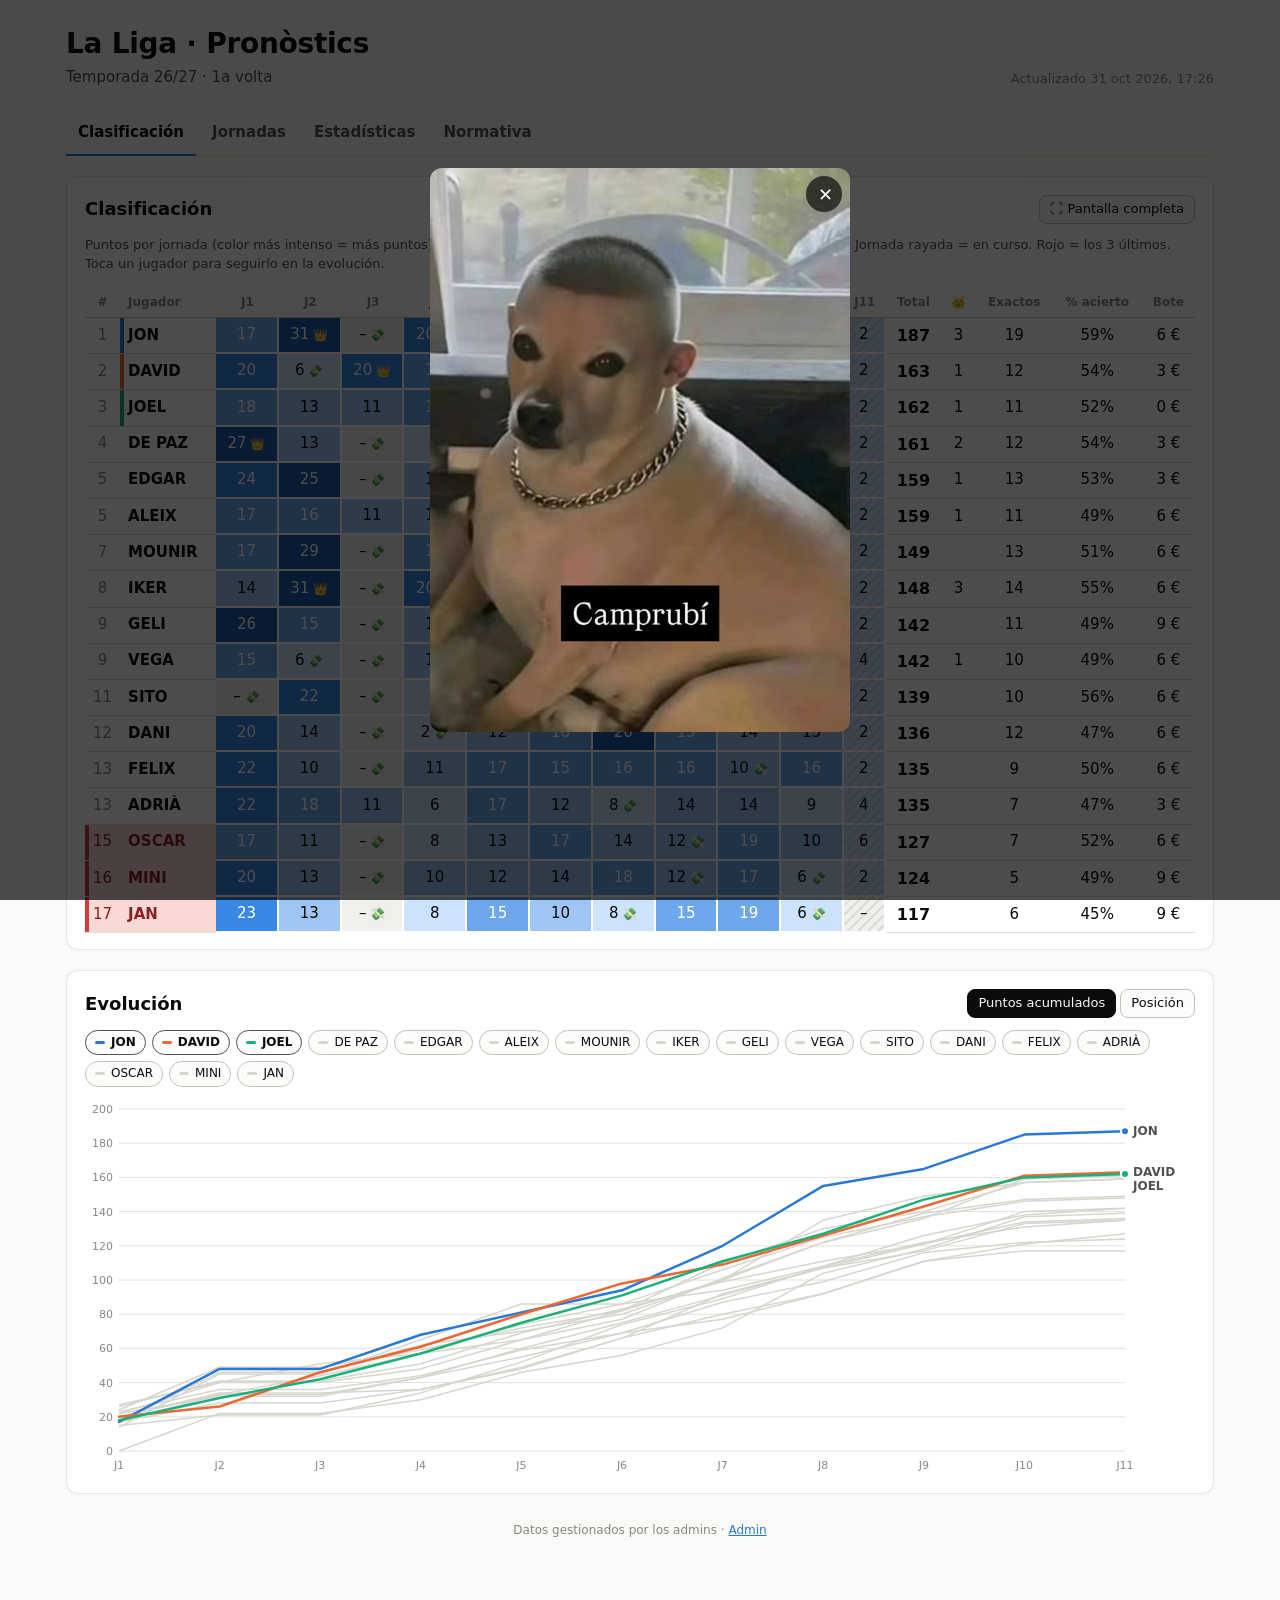
==== index.html @ 9b3c3166 "Pop-up de bienvenida con imagen Co-Authored-By: Claude Opus 5.5 <noreply@anthropic.com> Claude-Sessi" ====
<!doctype html>
<html lang="es">
<head>
<meta charset="utf-8">
<meta name="viewport" content="width=device-width, initial-scale=1">
<title>La Liga Pronòstics</title>
<link rel="icon" href="data:image/svg+xml,<svg xmlns='http://www.w3.org/2000/svg' viewBox='0 0 100 100'><text y='.9em' font-size='90'>⚽</text></svg>">
<link rel="stylesheet" href="css/style.css?v=4">
</head>
<body>
<div class="wrap">
  <header class="top">
    <div>
      <h1>La Liga · Pronòstics</h1>
      <div class="sub" id="season">—</div>
    </div>
    <div class="meta" id="updated">Cargando…</div>
  </header>

  <nav class="tabs" role="tablist" aria-label="Secciones">
    <a role="tab" href="#clasificacion" data-tab="clasificacion">Clasificación</a>
    <a role="tab" href="#jornadas" data-tab="jornadas">Jornadas</a>
    <a role="tab" href="#estadisticas" data-tab="estadisticas">Estadísticas</a>
    <a role="tab" href="#normativa" data-tab="normativa">Normativa</a>
  </nav>

  <div class="tabpanel" data-panel="clasificacion">
  <section class="card fs-able" id="clasif">
    <div class="row-head">
      <h2>Clasificación</h2>
      <button class="fs-btn" type="button" aria-pressed="false" title="Pantalla completa">⛶ Pantalla completa</button>
    </div>
    <p class="hint">Puntos por jornada (color más intenso = más puntos). 👑 = ganó la jornada. 💸 = último de la jornada (+3 € al bote). Jornada rayada = en curso. Rojo = los 3 últimos. Toca un jugador para seguirlo en la evolución.</p>
    <div class="scroll-x"><table id="tabla"></table></div>
  </section>

  <section class="card" id="evolucion">
    <div class="row-head">
      <h2>Evolución</h2>
      <div class="seg" id="evoMode">
        <button aria-pressed="true" data-m="pts">Puntos acumulados</button>
        <button aria-pressed="false" data-m="pos">Posición</button>
      </div>
    </div>
    <div class="chips" id="evoChips"></div>
    <div class="chart" id="evoChart"></div>
  </section>
  </div>

  <div class="tabpanel" data-panel="jornadas" hidden>
  <div class="notice" id="pending" hidden></div>
  <section class="card fs-able" id="jornada">
    <div class="row-head">
      <h2 id="jTitle">Jornada</h2>
      <button class="fs-btn" type="button" aria-pressed="false" title="Pantalla completa">⛶ Pantalla completa</button>
    </div>
    <div class="seg jsel" id="jSel"></div>
    <div class="scroll-x"><table class="jgrid" id="jTable"></table></div>
    <div class="legend">
      <span><span class="sw" style="background:var(--exact)"></span>Resultado exacto · 5 pts</span>
      <span><span class="sw" style="background:var(--sign)"></span>Signo (1X2) · 2 pts</span>
      <span><span class="sw" style="background:var(--miss)"></span>Sin acierto · 0 pts</span>
      <span><b style="border:2px solid currentColor;border-radius:3px;padding:0 4px">2 - 1<sup>×2</sup></b> Comodín: puntos dobles</span>
    </div>
  </section>
  </div>

  <div class="tabpanel" data-panel="estadisticas" hidden>
  <div class="tiles" id="tiles"></div>

  <div class="two">
    <section class="card">
      <h2>Tipo de acierto</h2>
      <p class="hint">Reparto de los partidos ya jugados de cada uno. Ordenado por % de acierto (exacto + signo).</p>
      <div id="stack"></div>
      <div class="legend">
        <span><span class="sw" style="background:var(--exact)"></span>Exacto</span>
        <span><span class="sw" style="background:var(--sign)"></span>Signo</span>
        <span><span class="sw" style="background:var(--miss)"></span>Fallo</span>
      </div>
    </section>
    <section class="card">
      <h2>Rendimiento del comodín</h2>
      <p class="hint">Puntos sumados con el comodín (ya doblados) y comodines que dieron puntos.</p>
      <div id="comodin"></div>
    </section>
  </div>

  <section class="card">
    <h2>Curiosidades</h2>
    <p class="hint">Datos de todos los partidos jugados de la temporada.</p>
    <div class="facts" id="facts"></div>
  </section>
  </div>

  <div class="tabpanel" data-panel="normativa" hidden>
  <div class="prizes">
    <section class="card prize-box">
      <h2>🏆 Premis finals</h2>
      <ol class="podium">
        <li><span class="medal">🥇</span><span class="who">1r classificat</span><b>80 €</b></li>
        <li><span class="medal">🥈</span><span class="who">2n classificat</span><b>50 €</b></li>
        <li><span class="medal">🥉</span><span class="who">3r classificat</span><b>20 €</b></li>
      </ol>
      <h3>Mini-premis</h3>
      <ul class="plain">
        <li>Qui guanyi més jornades durant tota la lliga: <b>10 €</b></li>
        <li>La millor puntuació en una sola jornada: <b>10 €</b></li>
      </ul>
    </section>
    <section class="card prize-box penalty">
      <h2>💸 Càstigs finals</h2>
      <ol class="podium">
        <li><span class="medal">17è</span><span class="who">Últim classificat</span><b>20 €</b></li>
        <li><span class="medal">16è</span><span class="who">Penúltim classificat</span><b>15 €</b></li>
        <li><span class="medal">15è</span><span class="who">Antepenúltim classificat</span><b>10 €</b></li>
      </ol>
      <h3>Càstig per jornada</h3>
      <ul class="plain">
        <li>L'últim de cada jornada paga <b>3 €</b> al bote.</li>
      </ul>
    </section>
  </div>

  <section class="card rules">
    <h2>Bases legals · Quiniela “La Liga”</h2>

    <h3>1. De què va el joc?</h3>
    <p>Aquest és un joc entre amics, fet per passar-ho bé i donar una mica més d'emoció a LaLiga. No té cap relació amb LaLiga, la RFEF ni cap organització oficial.</p>
    <p>L'objectiu és molt senzill: endevinar els resultats dels partits de LaLiga durant les 19 jornades i sumar el màxim de punts possible.</p>

    <h3>2. Participants</h3>
    <ul>
      <li>Som <b>17 jugadors</b>.</li>
      <li>Tothom participa de manera voluntària.</li>
      <li>Per entrar al joc, cada jugador ha de pagar 10 € a l'inici a David Maestre (organitzador).</li>
      <li>El fet de participar implica acceptar totes aquestes normes.</li>
    </ul>

    <h3>3. Durada</h3>
    <ul>
      <li>Hi ha 19 jornades en total.</li>
    </ul>

    <h3>4. Com funciona el joc</h3>
    <h4>4.1 Pronòstics</h4>
    <ul>
      <li>Cada jugador ha de penjar els seus pronòstics abans que comenci el primer partit de la jornada (exemple: si un partit comença a les 21:00, l'últim moment per publicar resultats és a les 20:59!).</li>
      <li>Els pronòstics s'han de publicar al grup de WhatsApp “La Liga”.</li>
      <li>No es poden editar els missatges amb pronòstics.</li>
      <li>Els pronòstics fora de temps o modificats no puntuaran.</li>
    </ul>
    <h4>4.2 Puntuació</h4>
    <p>Per cada partit:</p>
    <div class="score-rules">
      <span class="pill exact">5 punts · resultat exacte</span>
      <span class="pill sign">2 punts · guanyador o empat</span>
      <span class="pill miss">0 punts · cap encert</span>
    </div>
    <h4>4.3 Comodí</h4>
    <ul>
      <li>Cada jornada, cada jugador pot fer servir 1 COMODÍ.</li>
      <li>El comodí serveix per doblar els punts d'un partit concret.</li>
      <li>S'ha d'indicar clarament quin partit porta comodí.</li>
      <li>Només es pot utilitzar un comodí per jornada.</li>
    </ul>

    <h3>5. Classificacions</h3>
    <ul>
      <li>Hi ha una classificació general amb la suma de totes les jornades.</li>
      <li>També es tindrà en compte la classificació de cada jornada.</li>
      <li>Tot (resultats i classificació) estarà sempre actualitzat en aquesta web i a l'Excel, accessibles des de la descripció del grup de WhatsApp.</li>
    </ul>

    <h3>6. Premis</h3>
    <h4>6.1 Premis finals</h4>
    <p>Al final de les 19 jornades: 1r classificat <b>80 €</b> · 2n classificat <b>50 €</b> · 3r classificat <b>20 €</b>.</p>
    <h4>6.2 Mini-premis</h4>
    <ul>
      <li>El jugador que guanyi més jornades durant tota la lliga: 10 €.</li>
      <li>El jugador amb la millor puntuació en una jornada: 10 €.</li>
    </ul>

    <h3>7. Càstigs</h3>
    <h4>7.1 Càstigs finals</h4>
    <p>Els tres últims de la classificació general hauran de pagar: 17è classificat <b>20 €</b> · 16è classificat <b>15 €</b> · 15è classificat <b>10 €</b>.</p>
    <h4>7.2 Càstig per jornada</h4>
    <ul><li>El jugador que quedi últim en una jornada pagarà 3 €.</li></ul>

    <h3>8. Bote</h3>
    <ul>
      <li>Tots els diners de càstigs es guardaran en un bote comú.</li>
      <li>Aquest bote servirà per fer un dinar de final de temporada amb tots els participants.</li>
    </ul>

    <h3>9. Bon rotllo i transparència</h3>
    <ul>
      <li>Els resultats i classificacions es publicaran de manera clara i transparent.</li>
      <li>Qualsevol dubte o problema es comentarà pel grup i es resoldrà amb sentit comú i bon rotllo.</li>
    </ul>

    <h3>10. Acceptació de les normes</h3>
    <p>Si participes al joc, s'entén que acceptes totes aquestes normes. Qualsevol situació no prevista es decidirà entre tots o pel criteri de l'organització.</p>
  </section>
  </div>

  <footer>Datos gestionados por los admins · <a href="admin.html">Admin</a></footer>
</div>
<div class="popup" id="popup" role="dialog" aria-modal="true" aria-label="Aviso">
  <div class="popup-box">
    <button class="popup-x" type="button" aria-label="Cerrar">✕</button>
    <img src="img/popup.jpg?v=1" alt="Camprubí" width="596" height="800">
  </div>
</div>
<script>
(function () {
  const p = document.getElementById("popup");
  const close = () => { p.hidden = true; document.body.classList.remove("has-popup"); };
  document.body.classList.add("has-popup");
  p.addEventListener("click", (e) => { if (e.target === p || e.target.closest(".popup-x")) close(); });
  document.addEventListener("keydown", (e) => { if (e.key === "Escape" && !p.hidden) close(); });
})();
</script>
<script src="js/core.js?v=2"></script>
<script src="js/dashboard.js?v=3"></script>
</body>
</html>
---- css/style.css ----
:root {
  color-scheme: light;
  --page: #f9f9f7;
  --surface: #fcfcfb;
  --panel: #ffffff;
  --ink: #0b0b0b;
  --ink-2: #52514e;
  --muted: #898781;
  --grid: #e1e0d9;
  --axis: #c3c2b7;
  --ring: rgba(11, 11, 11, 0.10);
  --accent: #2a78d6;
  --s1: #2a78d6; --s2: #eb6834; --s3: #1baf7a; --s4: #6250d6;
  --line-off: #d6d5ce;
  /* resultado de cada pronóstico */
  --exact: #0ca30c; --exact-bg: #d6f2d4; --exact-ink: #0a5a0a;
  --sign: #fab219; --sign-bg: #fdeec4; --sign-ink: #6b4a00;
  --miss: #d03b3b; --miss-bg: #f8d9d6; --miss-ink: #8a1f1f;
  --pending-bg: #efeeea;
  --heat-0: #f0efec; --heat-1: #cde2fb; --heat-2: #9ec5f4; --heat-3: #6da7ec; --heat-4: #3987e5; --heat-5: #1c5cab;
  --heat-ink-dark: #ffffff;
  --font: system-ui, -apple-system, "Segoe UI", Roboto, sans-serif;
}
@media (prefers-color-scheme: dark) {
  :root:not([data-theme="light"]) {
    color-scheme: dark;
    --page: #0d0d0d; --surface: #1a1a19; --panel: #1a1a19;
    --ink: #f0efec; --ink-2: #c3c2b7; --muted: #898781;
    --grid: #2c2c2a; --axis: #383835; --ring: rgba(255, 255, 255, 0.10);
    --accent: #3987e5;
    --s1: #3987e5; --s2: #d95926; --s3: #199e70; --s4: #9085e9;
    --line-off: #3a3a37;
    --exact-bg: #133d13; --exact-ink: #9be39b;
    --sign-bg: #45360f; --sign-ink: #f7d27a;
    --miss-bg: #4a1c1c; --miss-ink: #f2a3a3;
    --pending-bg: #262624;
    --heat-0: #262624; --heat-1: #13294a; --heat-2: #173f72; --heat-3: #1c5cab; --heat-4: #2a78d6; --heat-5: #5598e7;
  }
}
:root[data-theme="dark"] {
  color-scheme: dark;
  --page: #0d0d0d; --surface: #1a1a19; --panel: #1a1a19;
  --ink: #f0efec; --ink-2: #c3c2b7; --muted: #898781;
  --grid: #2c2c2a; --axis: #383835; --ring: rgba(255, 255, 255, 0.10);
  --accent: #3987e5;
  --s1: #3987e5; --s2: #d95926; --s3: #199e70; --s4: #9085e9;
  --line-off: #3a3a37;
  --exact-bg: #133d13; --exact-ink: #9be39b;
  --sign-bg: #45360f; --sign-ink: #f7d27a;
  --miss-bg: #4a1c1c; --miss-ink: #f2a3a3;
  --pending-bg: #262624;
  --heat-0: #262624; --heat-1: #13294a; --heat-2: #173f72; --heat-3: #1c5cab; --heat-4: #2a78d6; --heat-5: #5598e7;
}

* { box-sizing: border-box; }
html, body { margin: 0; }
body { background: var(--page); color: var(--ink); font: 15px/1.45 var(--font); -webkit-font-smoothing: antialiased; }
.wrap { max-width: 1180px; margin: 0 auto; padding: 24px 16px 64px; }
a { color: var(--accent); }

header.top { display: flex; flex-wrap: wrap; align-items: flex-end; justify-content: space-between; gap: 8px 24px; margin-bottom: 24px; }
header.top h1 { margin: 0; font-size: 28px; letter-spacing: -0.01em; }
header.top .sub { color: var(--ink-2); margin-top: 2px; }
header.top .meta { color: var(--muted); font-size: 13px; }

.tiles { display: grid; grid-template-columns: repeat(auto-fit, minmax(190px, 1fr)); gap: 12px; margin-bottom: 20px; }
.tile { background: var(--panel); border: 1px solid var(--ring); border-radius: 12px; padding: 14px 16px; }
.tile .k { color: var(--ink-2); font-size: 13px; }
.tile .v { font-size: 28px; font-weight: 650; margin-top: 2px; line-height: 1.15; }
.tile .d { color: var(--muted); font-size: 13px; margin-top: 2px; }

section.card { background: var(--panel); border: 1px solid var(--ring); border-radius: 12px; padding: 18px 18px 16px; margin-bottom: 20px; }
section.card > h2 { margin: 0 0 4px; font-size: 18px; }
section.card > .hint { color: var(--ink-2); font-size: 13px; margin: 0 0 14px; }
.row-head { display: flex; flex-wrap: wrap; align-items: center; justify-content: space-between; gap: 8px 16px; margin-bottom: 12px; }
.row-head h2 { margin: 0; font-size: 18px; }

.scroll-x { overflow-x: auto; -webkit-overflow-scrolling: touch; }
table { border-collapse: separate; border-spacing: 0; width: 100%; font-variant-numeric: tabular-nums; }
th, td { padding: 6px 8px; text-align: center; white-space: nowrap; }
th { color: var(--muted); font-weight: 600; font-size: 12px; border-bottom: 1px solid var(--axis); }
td { border-bottom: 1px solid var(--grid); }
.left { text-align: left; }
td.name { text-align: left; font-weight: 600; position: sticky; left: 0; background: var(--panel); z-index: 1; }
th.name { position: sticky; left: 0; background: var(--panel); z-index: 2; text-align: left; }
td.total { font-weight: 700; font-size: 16px; }
td.pos { color: var(--muted); width: 32px; }
tr.clickable { cursor: pointer; }
tr.clickable:hover td:not(.heat) { background: color-mix(in srgb, var(--accent) 7%, var(--panel)); }
tr.sel td.name { box-shadow: inset 4px 0 0 var(--selc, var(--accent)); }

td.heat { min-width: 36px; border-radius: 0; border-bottom: 2px solid var(--panel); border-right: 2px solid var(--panel); }
td.heat.h0 { background: var(--heat-0); }
td.heat.h1 { background: var(--heat-1); }
td.heat.h2 { background: var(--heat-2); }
td.heat.h3 { background: var(--heat-3); color: var(--heat-ink-dark); }
td.heat.h4 { background: var(--heat-4); color: var(--heat-ink-dark); }
td.heat.h5 { background: var(--heat-5); color: var(--heat-ink-dark); }
td.heat.live { background-image: repeating-linear-gradient(135deg, transparent 0 5px, rgba(127,127,127,.18) 5px 7px); }
.badge { display: inline-block; font-size: 11px; font-weight: 600; padding: 1px 6px; border-radius: 999px; background: var(--pending-bg); color: var(--ink-2); vertical-align: middle; }
.crown { font-size: 12px; }
.badge.st-aplazado, .badge.st-suspendido { background: var(--sign-bg); color: var(--sign-ink); }
.badge.st-pendiente { background: var(--pending-bg); color: var(--ink-2); }
.muted { color: var(--muted); }
.notice { background: var(--panel); border: 1px solid var(--ring); border-left: 4px solid var(--sign); border-radius: 12px;
  padding: 12px 16px; margin-bottom: 20px; font-size: 14px; }
.notice ul { margin: 8px 0 0; padding: 0; list-style: none; display: grid; gap: 6px; }

select, input, button { font: inherit; color: inherit; }
select, input[type=text], input[type=password], input[type=number] {
  background: var(--surface); border: 1px solid var(--axis); border-radius: 8px; padding: 6px 10px;
}
button { background: var(--surface); border: 1px solid var(--axis); border-radius: 8px; padding: 6px 12px; cursor: pointer; }
button:hover { border-color: var(--ink-2); }
button.primary { background: var(--accent); border-color: var(--accent); color: #fff; font-weight: 600; }
button:disabled { opacity: .5; cursor: default; }
.seg { display: inline-flex; flex-wrap: wrap; gap: 4px; }
.seg button { padding: 4px 10px; font-size: 13px; }
.seg button[aria-pressed="true"] { background: var(--ink); color: var(--page); border-color: var(--ink); }

/* Jornada grid */
.jgrid td.cell { font-weight: 500; min-width: 54px; border-right: 2px solid var(--panel); border-bottom: 2px solid var(--panel); }
.jgrid td.exact { background: var(--exact-bg); color: var(--exact-ink); }
.jgrid td.sign { background: var(--sign-bg); color: var(--sign-ink); }
.jgrid td.miss { background: var(--miss-bg); color: var(--miss-ink); }
.jgrid td.pending { background: var(--pending-bg); color: var(--ink-2); }
.jgrid td.empty { color: var(--muted); }
.jgrid td.comodin { font-weight: 800; box-shadow: inset 0 0 0 2px currentColor; }
.jgrid td.comodin::after { content: "×2"; font-size: 10px; font-weight: 700; margin-left: 3px; vertical-align: super; }
.jgrid tr.result td { font-weight: 700; border-bottom: 1px solid var(--axis); }
.jgrid th.match { color: var(--ink); font-size: 12px; line-height: 1.2; }
.jgrid th.match small { display: block; color: var(--muted); font-weight: 500; }
.jgrid th.match small.when { font-size: 10px; margin-top: 2px; white-space: normal; max-width: 70px; margin-inline: auto; }
.legend { display: flex; flex-wrap: wrap; gap: 6px 16px; font-size: 13px; color: var(--ink-2); margin-top: 12px; }
.legend .sw { display: inline-block; width: 12px; height: 12px; border-radius: 3px; vertical-align: -1px; margin-right: 5px; }

/* Charts */
.chart { position: relative; width: 100%; }
.chart svg { display: block; width: 100%; height: auto; overflow: visible; }
.chart .gridline { stroke: var(--grid); stroke-width: 1; }
.chart .axis-text { fill: var(--muted); font-size: 11px; font-variant-numeric: tabular-nums; }
.chart .lbl { fill: var(--ink-2); font-size: 12px; font-weight: 600; }
.tip { position: absolute; pointer-events: none; background: var(--panel); border: 1px solid var(--ring); border-radius: 8px;
  box-shadow: 0 4px 16px rgba(0,0,0,.12); padding: 8px 10px; font-size: 12px; min-width: 140px; z-index: 5; display: none; }
.tip .t { font-weight: 700; margin-bottom: 4px; }
.tip .r { display: flex; justify-content: space-between; gap: 12px; font-variant-numeric: tabular-nums; }
.tip .r .sw { display: inline-block; width: 10px; height: 2px; vertical-align: middle; margin-right: 6px; }
.chips { display: flex; flex-wrap: wrap; gap: 6px; margin-bottom: 10px; }
.chip { font-size: 12px; padding: 3px 9px; border-radius: 999px; border: 1px solid var(--axis); background: var(--surface); cursor: pointer; }
.chip .sw { display: inline-block; width: 10px; height: 3px; border-radius: 2px; vertical-align: middle; margin-right: 6px; }
.chip.on { border-color: var(--ink-2); font-weight: 600; }

.two { display: grid; grid-template-columns: 1fr 1fr; gap: 20px; }
@media (max-width: 860px) { .two { grid-template-columns: 1fr; } }

.stackrow { display: grid; grid-template-columns: 74px 1fr 40px; align-items: center; gap: 8px; margin: 4px 0; font-size: 13px; }
.stackrow .n { font-weight: 600; overflow: hidden; text-overflow: ellipsis; white-space: nowrap; }
.stackrow .bar { display: flex; height: 18px; gap: 2px; }
.stackrow .bar span { display: block; height: 100%; min-width: 0; }
.stackrow .bar span:first-child { border-radius: 4px 0 0 4px; }
.stackrow .bar span:last-child { border-radius: 0 4px 4px 0; }
#comodin .stackrow { grid-template-columns: 74px 1fr 76px; }
.stackrow .v { text-align: right; color: var(--ink-2); font-variant-numeric: tabular-nums; }

.facts { display: grid; grid-template-columns: repeat(auto-fit, minmax(240px, 1fr)); gap: 12px; }
.fact { border: 1px solid var(--ring); border-radius: 10px; padding: 12px 14px; background: var(--surface); }
.fact .k { color: var(--ink-2); font-size: 12px; }
.fact .v { font-weight: 650; font-size: 17px; margin-top: 2px; }
.fact .d { color: var(--muted); font-size: 12px; margin-top: 2px; }

footer { color: var(--muted); font-size: 12px; text-align: center; margin-top: 28px; }
.err { color: var(--miss); }
.ok { color: var(--exact-ink); }

/* Pestañas */
.tabs { display: flex; gap: 4px; position: sticky; top: 0; z-index: 20; background: var(--page);
  box-shadow: inset 0 -1px 0 var(--grid); margin: -8px 0 20px; padding-top: 8px; overflow-x: auto; overflow-y: hidden; scrollbar-width: none; }
.tabs a { padding: 10px 12px; color: var(--ink-2); text-decoration: none; font-weight: 600; white-space: nowrap;
  border-bottom: 2px solid transparent; }
.tabs a:hover { color: var(--ink); }
.tabs a[aria-selected="true"] { color: var(--ink); border-bottom-color: var(--accent); }
.tabpanel[hidden] { display: none; }

/* Zona roja: los 3 últimos (mismo estilo de barra lateral que los destacados) */
tr.bottom td.pos, tr.bottom td.name { background: var(--miss-bg); color: var(--miss-ink); }
tr.bottom td.pos { box-shadow: inset 4px 0 0 var(--miss); }
tr.bottom.sel td.name { box-shadow: inset 4px 0 0 var(--selc, var(--accent)); }

/* Pantalla completa: la tabla entera reducida para caber en la pantalla (js: fit) */
.fs-btn { font-size: 13px; padding: 4px 10px; white-space: nowrap; }
.jsel { margin: -4px 0 12px; }
.fs-able.is-full { position: fixed; inset: 0; z-index: 100; margin: 0; border-radius: 0; border: 0; overflow: hidden;
  padding: max(10px, env(safe-area-inset-top)) max(10px, env(safe-area-inset-right)) max(10px, env(safe-area-inset-bottom)) max(10px, env(safe-area-inset-left)); }
.fs-able.is-full .row-head { margin-bottom: 6px; }
.fs-able.is-full .hint, .fs-able.is-full .legend { display: none; }
.fs-able.is-full .jsel { margin: 0 0 6px; }
.fs-able.is-full .scroll-x { overflow: visible; margin: 0 auto; }
.fs-able.is-full table { width: max-content; transform-origin: 0 0; }
.fs-able.is-full td.name, .fs-able.is-full th.name { position: static; }
body.has-full { overflow: hidden; }
body.has-full .tabs { visibility: hidden; }

/* Normativa y premios */
.prizes { display: grid; grid-template-columns: 1fr 1fr; gap: 20px; margin-bottom: 20px; }
.prizes > .card { margin-bottom: 0; }
@media (max-width: 760px) { .prizes { grid-template-columns: 1fr; } }
.prize-box h3, .rules h3 { font-size: 15px; margin: 18px 0 6px; }
.rules h4 { font-size: 14px; margin: 12px 0 4px; color: var(--ink-2); }
.rules p, .rules ul { margin: 0 0 8px; }
.rules ul, .prize-box ul.plain { padding-left: 20px; }
.rules li { margin: 3px 0; }
.podium { list-style: none; margin: 10px 0 0; padding: 0; }
.podium li { display: flex; align-items: center; gap: 12px; padding: 10px 12px; border-radius: 10px; margin-bottom: 6px;
  background: var(--exact-bg); color: var(--exact-ink); }
.penalty .podium li { background: var(--miss-bg); color: var(--miss-ink); }
.podium .medal { font-size: 20px; min-width: 34px; text-align: center; font-weight: 700; }
.penalty .podium .medal { font-size: 15px; }
.podium .who { flex: 1; font-weight: 600; }
.podium b { font-size: 20px; font-variant-numeric: tabular-nums; }
.score-rules { display: flex; flex-wrap: wrap; gap: 8px; margin: 4px 0 8px; }
.pill { padding: 4px 10px; border-radius: 999px; font-size: 13px; font-weight: 600; }
.pill.exact { background: var(--exact-bg); color: var(--exact-ink); }
.pill.sign { background: var(--sign-bg); color: var(--sign-ink); }
.pill.miss { background: var(--miss-bg); color: var(--miss-ink); }

/* Pop-up de bienvenida */
.popup { position: fixed; inset: 0; z-index: 200; display: flex; align-items: center; justify-content: center;
  background: rgba(0, 0, 0, 0.7); padding: 16px; }
.popup[hidden] { display: none; }
.popup-box { position: relative; max-width: min(420px, 100%); }
.popup-box img { display: block; width: 100%; height: auto; max-height: calc(100vh - 32px); object-fit: contain; border-radius: 12px; }
.popup-x { position: absolute; top: 8px; right: 8px; width: 36px; height: 36px; border-radius: 50%; border: 0;
  background: rgba(0, 0, 0, 0.65); color: #fff; font-size: 18px; cursor: pointer; }
body.has-popup { overflow: hidden; }
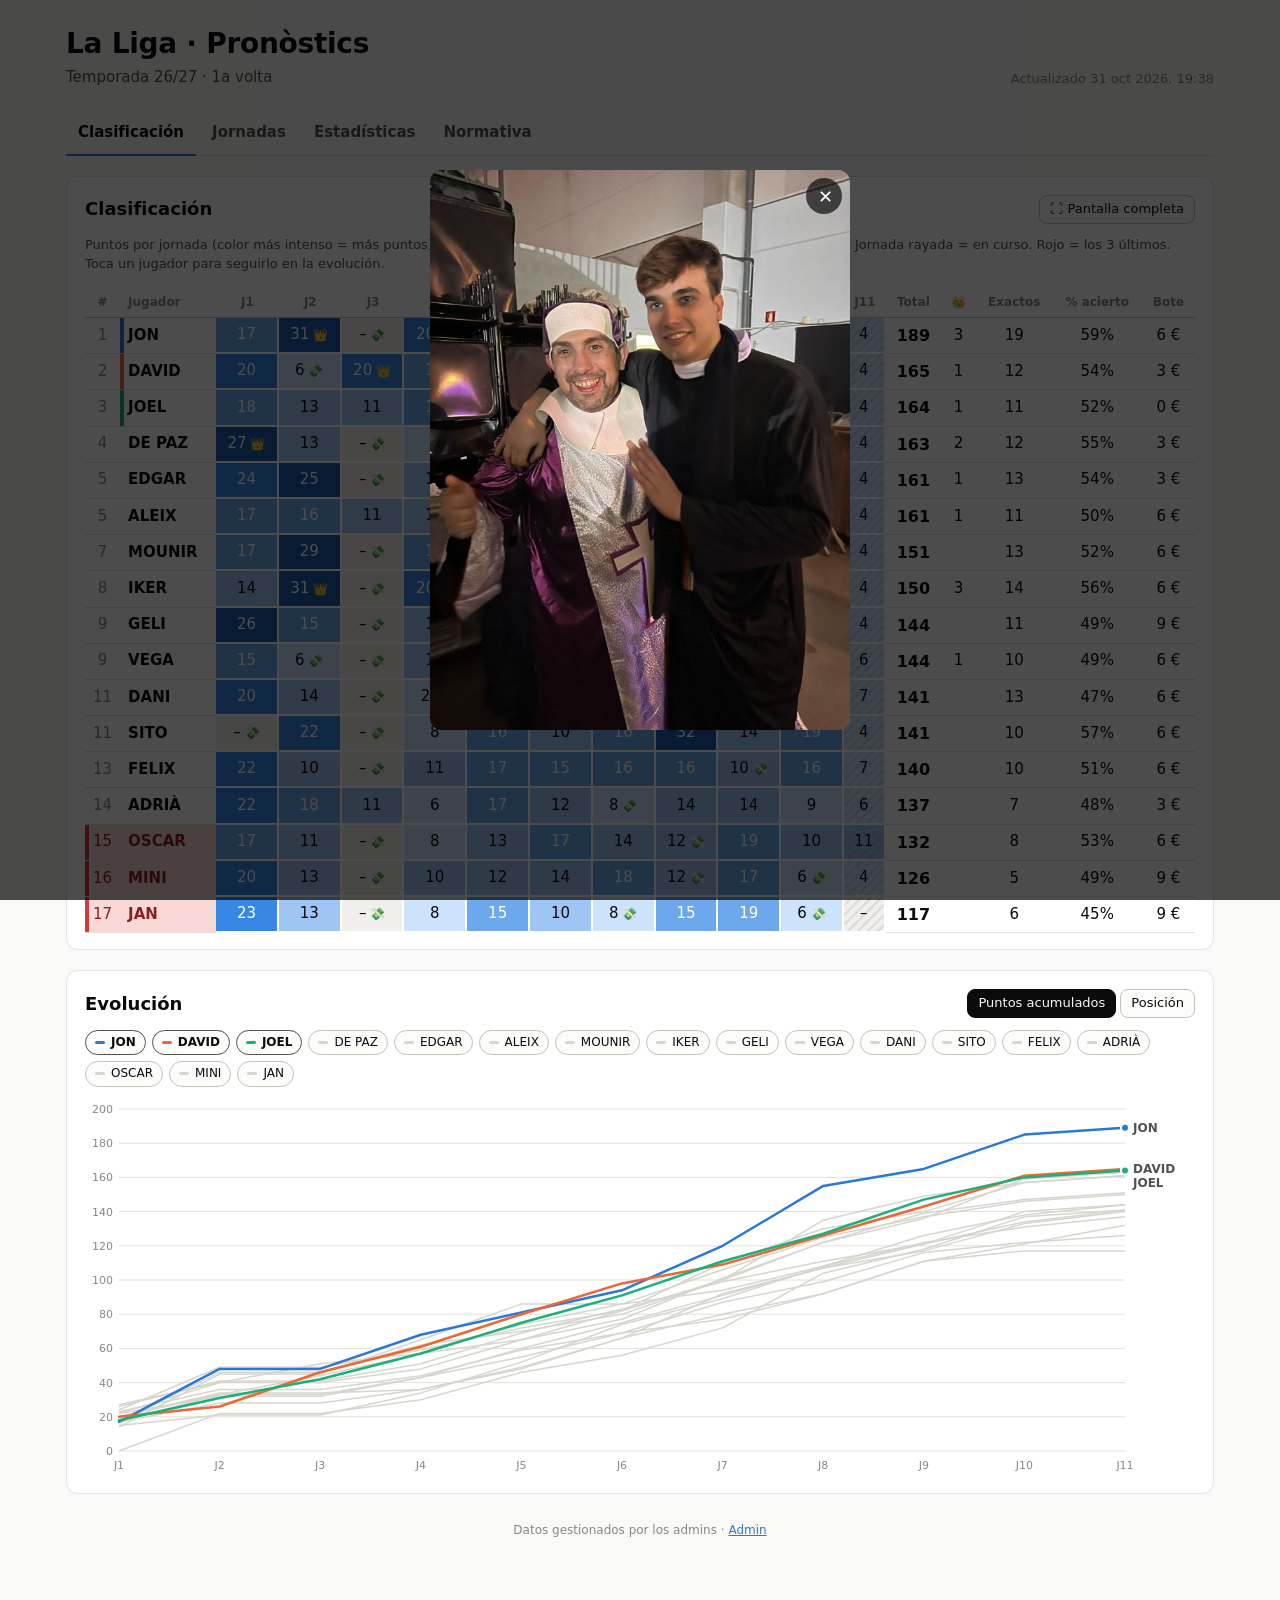
==== commit bfcc13ae: "Pop-up: imagen aleatoria entre 3 Co-Authored-By: Claude Opus 5.5 <noreply@anthropic.com> Claude-Sess" ====
--- a/index.html
+++ b/index.html
@@ -209,12 +209,14 @@
 <div class="popup" id="popup" role="dialog" aria-modal="true" aria-label="Aviso">
   <div class="popup-box">
     <button class="popup-x" type="button" aria-label="Cerrar">✕</button>
-    <img src="img/popup.jpg?v=1" alt="Camprubí" width="596" height="800">
+    <img id="popupImg" src="" alt="">
   </div>
 </div>
 <script>
 (function () {
   const p = document.getElementById("popup");
+  const IMGS = ["img/popup.jpg", "img/popup2.jpg", "img/popup3.jpg"];
+  document.getElementById("popupImg").src = IMGS[Math.floor(Math.random() * IMGS.length)] + "?v=2";
   const close = () => { p.hidden = true; document.body.classList.remove("has-popup"); };
   document.body.classList.add("has-popup");
   p.addEventListener("click", (e) => { if (e.target === p || e.target.closest(".popup-x")) close(); });
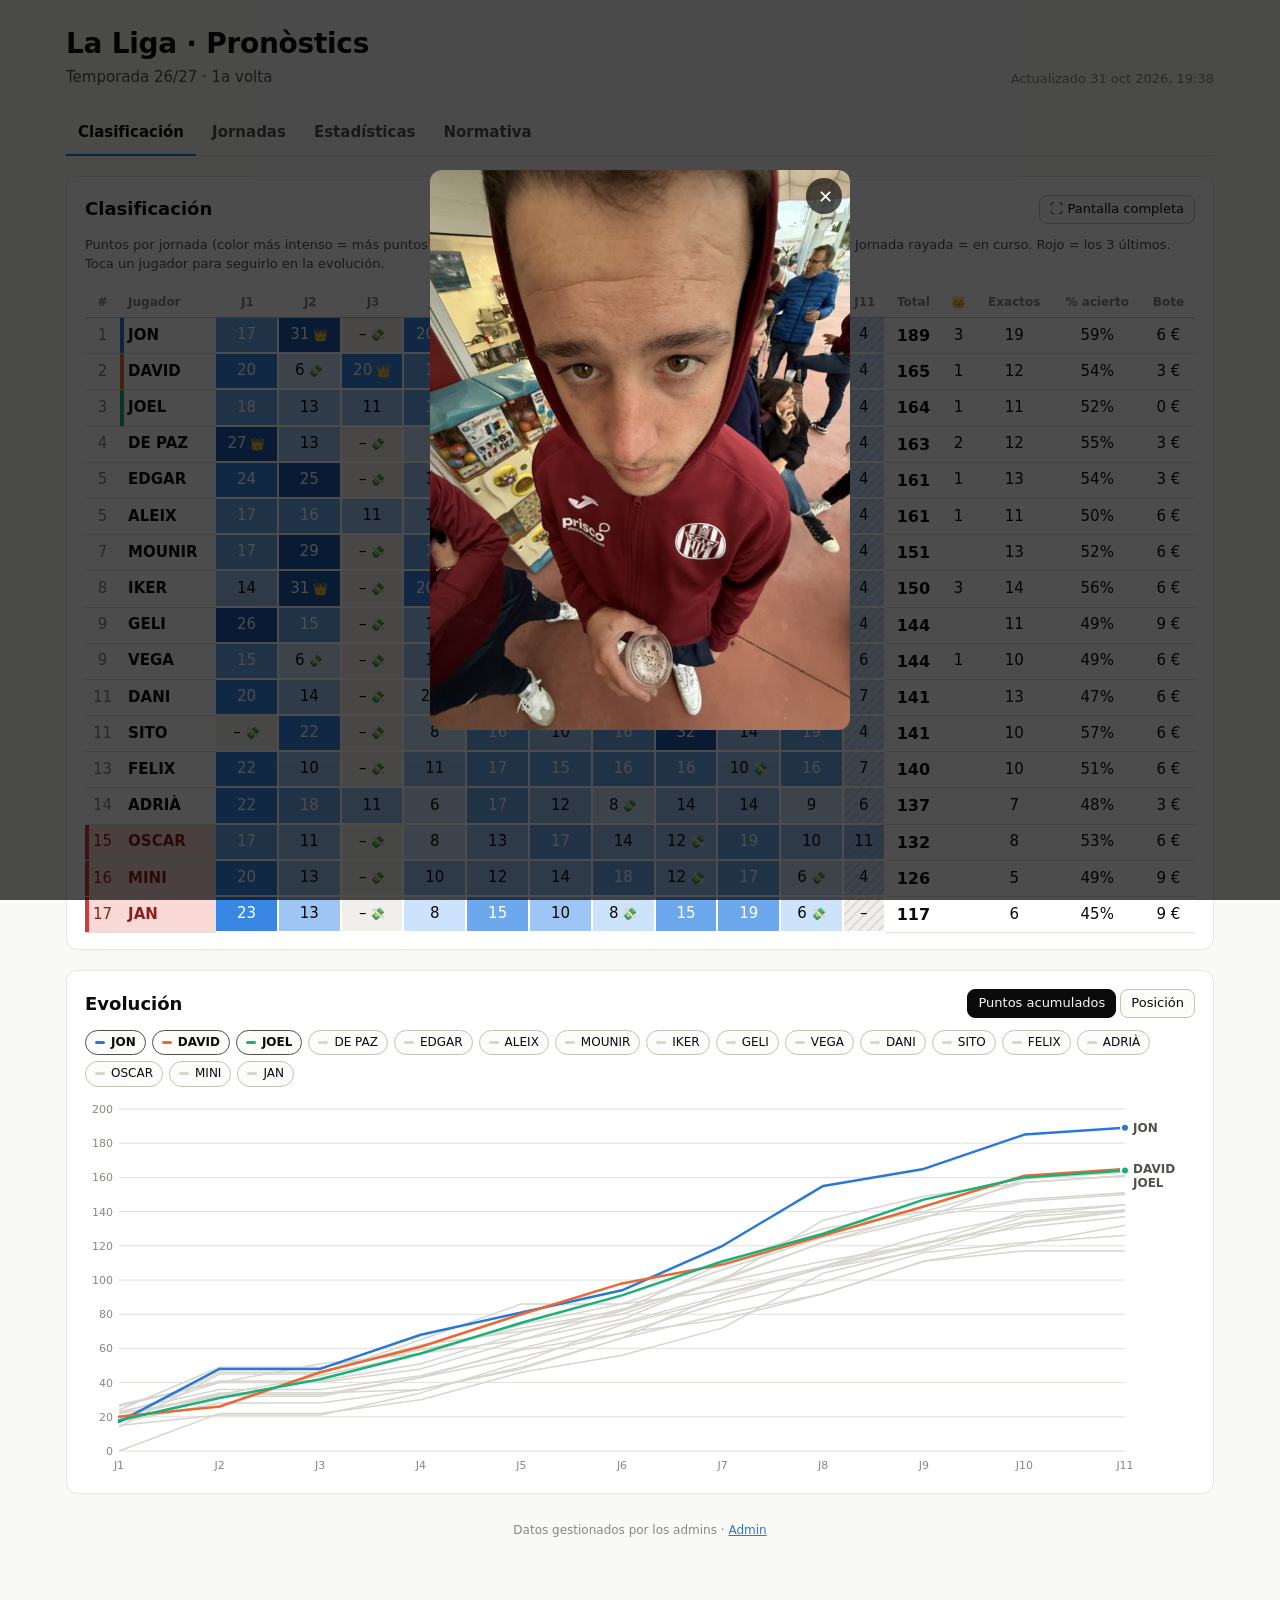
==== commit 987d4618: "Pop-up: cuarta imagen Co-Authored-By: Claude Opus 5.5 <noreply@anthropic.com> Claude-Session: https:" ====
--- a/index.html
+++ b/index.html
@@ -215,8 +215,8 @@
 <script>
 (function () {
   const p = document.getElementById("popup");
-  const IMGS = ["img/popup.jpg", "img/popup2.jpg", "img/popup3.jpg"];
-  document.getElementById("popupImg").src = IMGS[Math.floor(Math.random() * IMGS.length)] + "?v=2";
+  const IMGS = ["img/popup.jpg", "img/popup2.jpg", "img/popup3.jpg", "img/popup4.jpg"];
+  document.getElementById("popupImg").src = IMGS[Math.floor(Math.random() * IMGS.length)] + "?v=3";
   const close = () => { p.hidden = true; document.body.classList.remove("has-popup"); };
   document.body.classList.add("has-popup");
   p.addEventListener("click", (e) => { if (e.target === p || e.target.closest(".popup-x")) close(); });
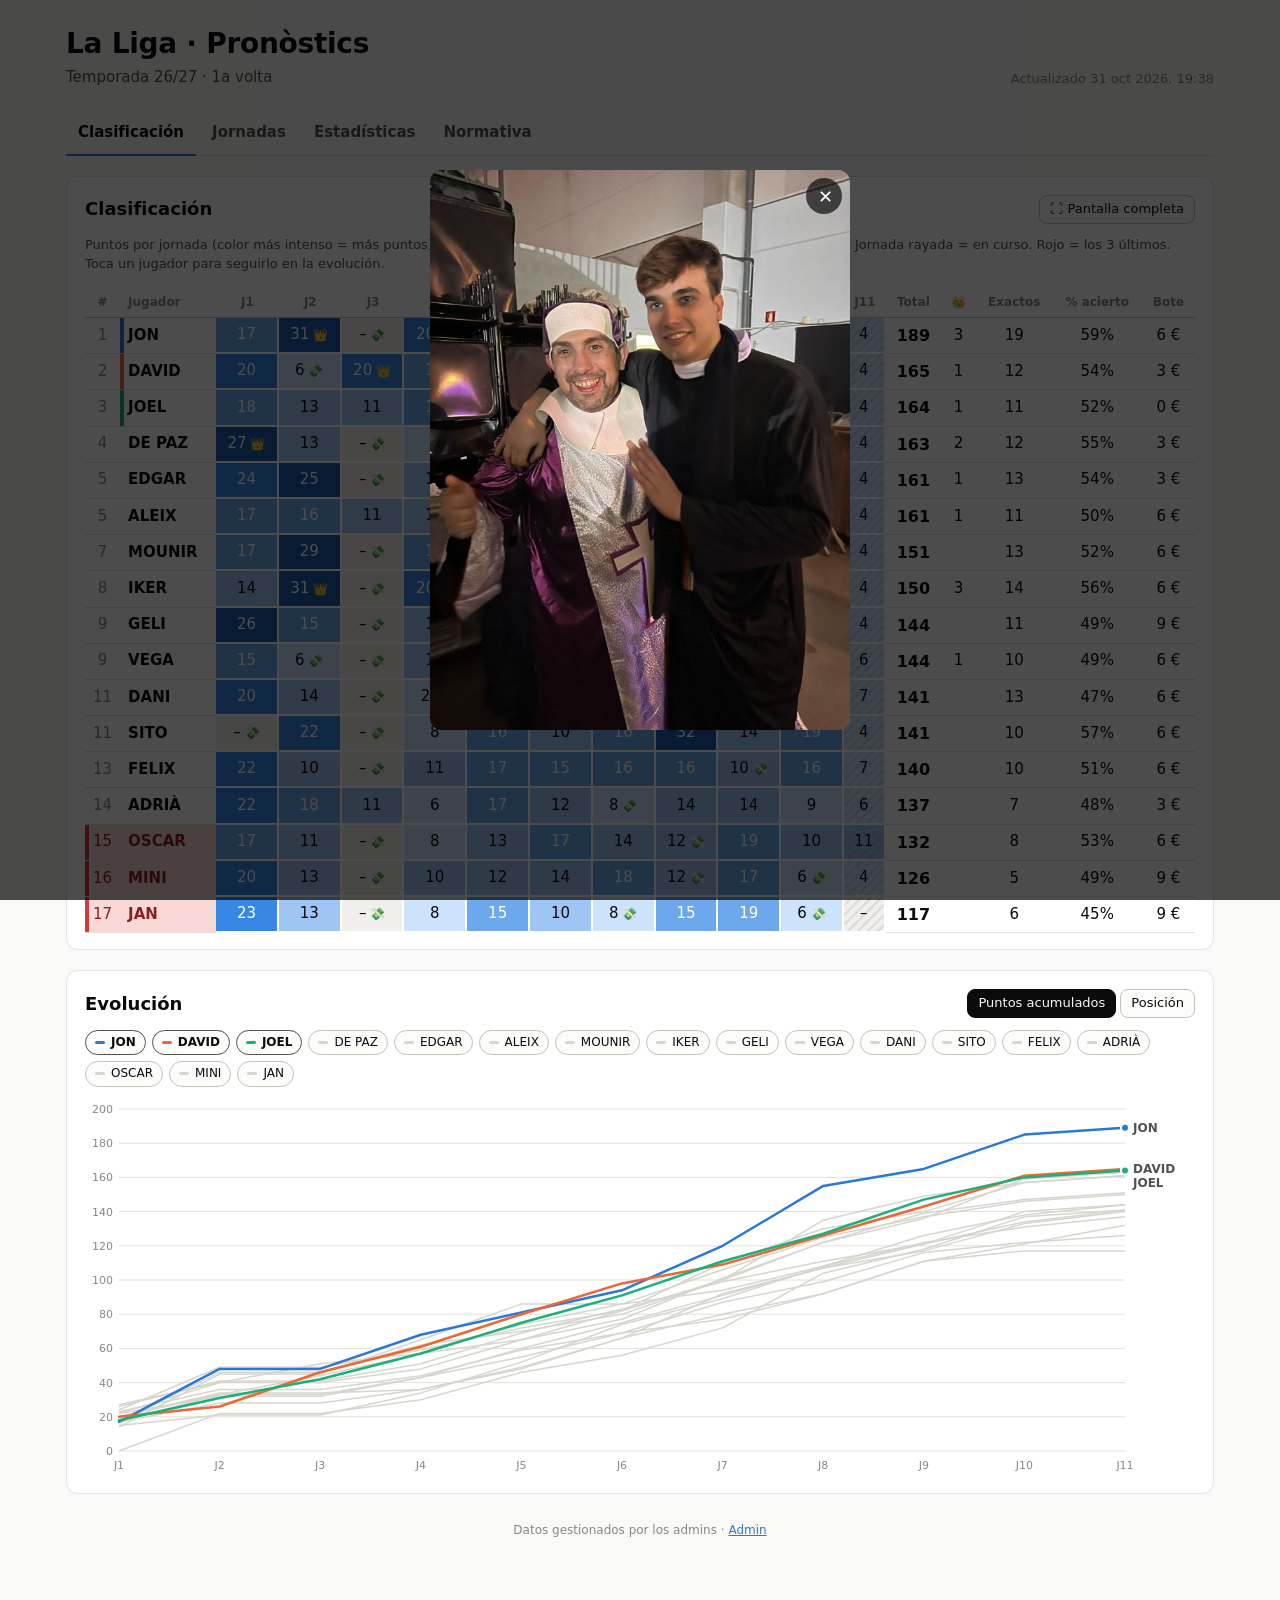
==== commit 70a5c5be: "Pop-up: 2 imágenes más Co-Authored-By: Claude Opus 5.5 <noreply@anthropic.com> Claude-Session: https" ====
--- a/index.html
+++ b/index.html
@@ -215,8 +215,8 @@
 <script>
 (function () {
   const p = document.getElementById("popup");
-  const IMGS = ["img/popup.jpg", "img/popup2.jpg", "img/popup3.jpg", "img/popup4.jpg"];
-  document.getElementById("popupImg").src = IMGS[Math.floor(Math.random() * IMGS.length)] + "?v=3";
+  const IMGS = ["img/popup.jpg", "img/popup2.jpg", "img/popup3.jpg", "img/popup4.jpg", "img/popup5.jpg", "img/popup6.jpg", "img/popup7.jpg", "img/popup8.jpg", "img/popup9.jpg"];
+  document.getElementById("popupImg").src = IMGS[Math.floor(Math.random() * IMGS.length)] + "?v=5";
   const close = () => { p.hidden = true; document.body.classList.remove("has-popup"); };
   document.body.classList.add("has-popup");
   p.addEventListener("click", (e) => { if (e.target === p || e.target.closest(".popup-x")) close(); });
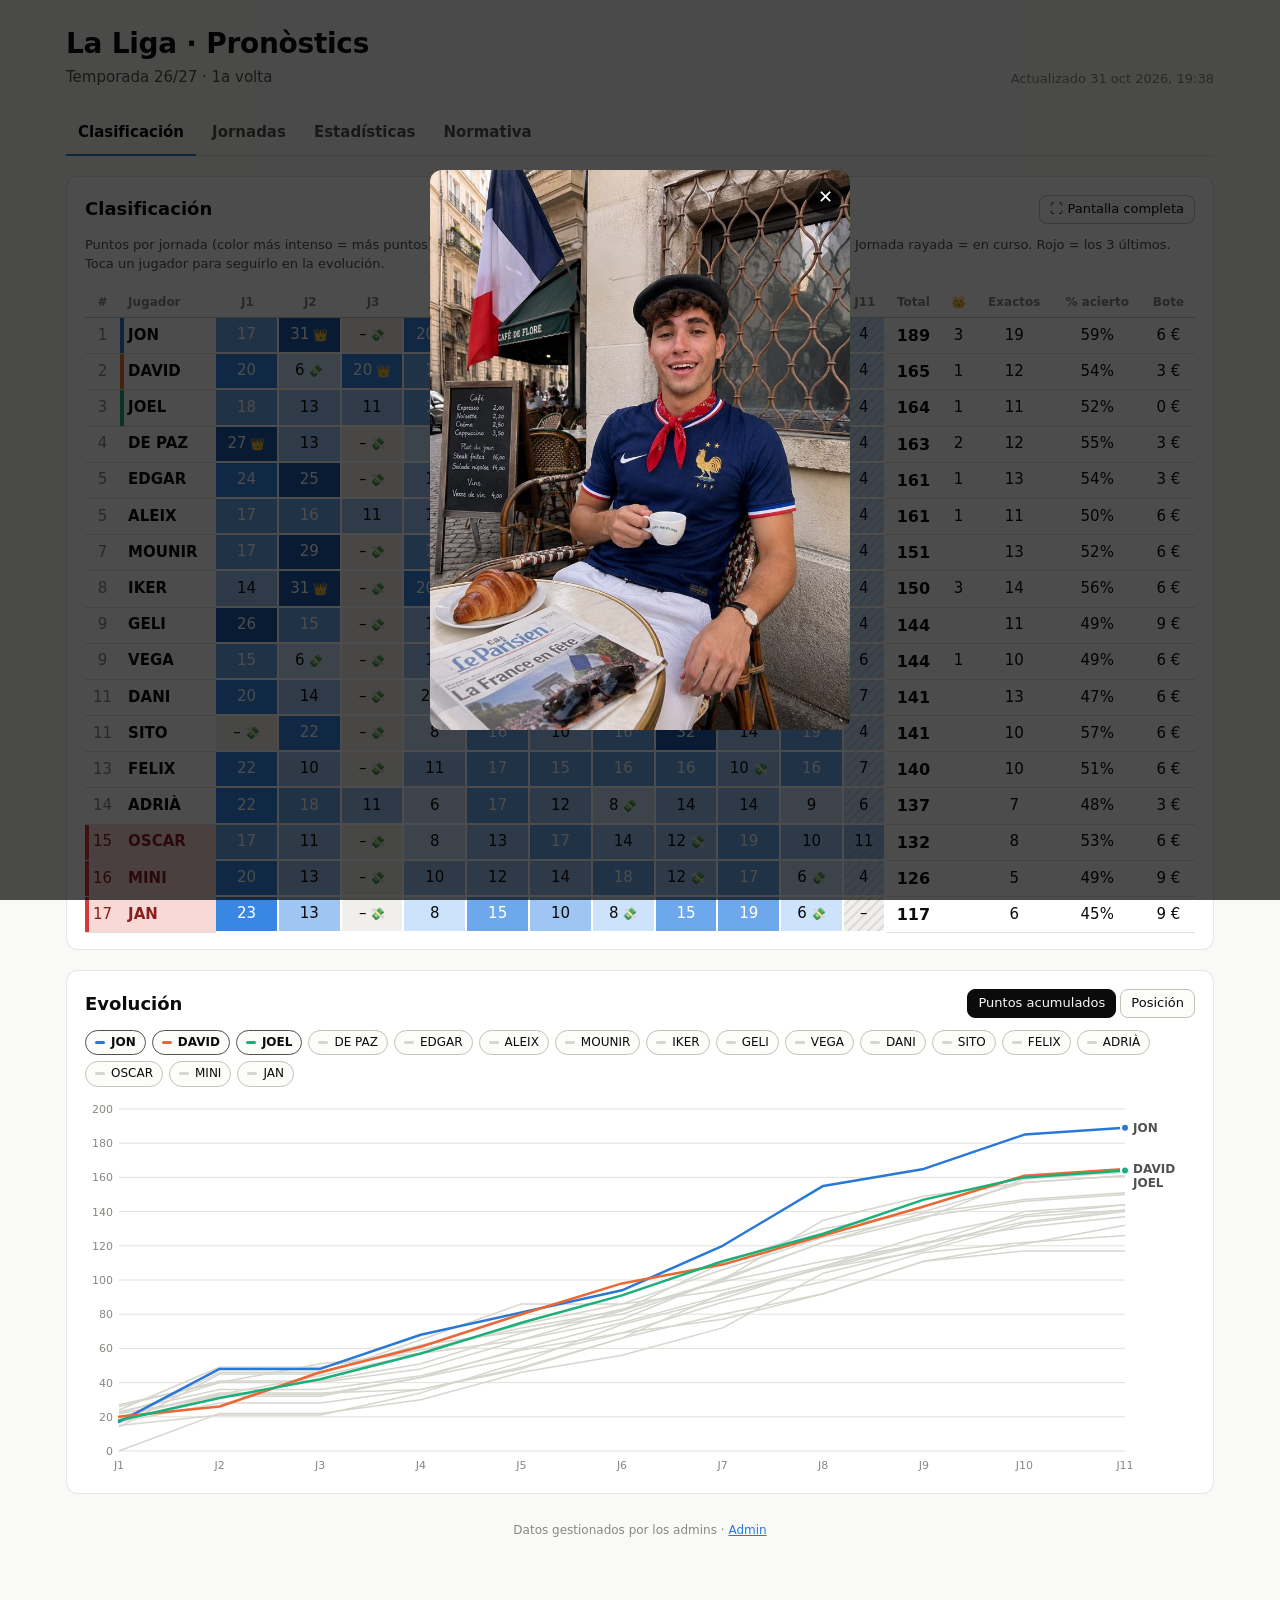
==== commit 807f2352: "Pop-up: 4 imágenes más Co-Authored-By: Claude Opus 5.5 <noreply@anthropic.com> Claude-Session: https" ====
--- a/index.html
+++ b/index.html
@@ -215,8 +215,8 @@
 <script>
 (function () {
   const p = document.getElementById("popup");
-  const IMGS = ["img/popup.jpg", "img/popup2.jpg", "img/popup3.jpg", "img/popup4.jpg", "img/popup5.jpg", "img/popup6.jpg", "img/popup7.jpg", "img/popup8.jpg", "img/popup9.jpg"];
-  document.getElementById("popupImg").src = IMGS[Math.floor(Math.random() * IMGS.length)] + "?v=5";
+  const IMGS = ["img/popup.jpg", "img/popup2.jpg", "img/popup3.jpg", "img/popup4.jpg", "img/popup5.jpg", "img/popup6.jpg", "img/popup7.jpg", "img/popup8.jpg", "img/popup9.jpg", "img/popup10.jpg", "img/popup11.jpg", "img/popup12.jpg", "img/popup13.jpg"];
+  document.getElementById("popupImg").src = IMGS[Math.floor(Math.random() * IMGS.length)] + "?v=6";
   const close = () => { p.hidden = true; document.body.classList.remove("has-popup"); };
   document.body.classList.add("has-popup");
   p.addEventListener("click", (e) => { if (e.target === p || e.target.closest(".popup-x")) close(); });
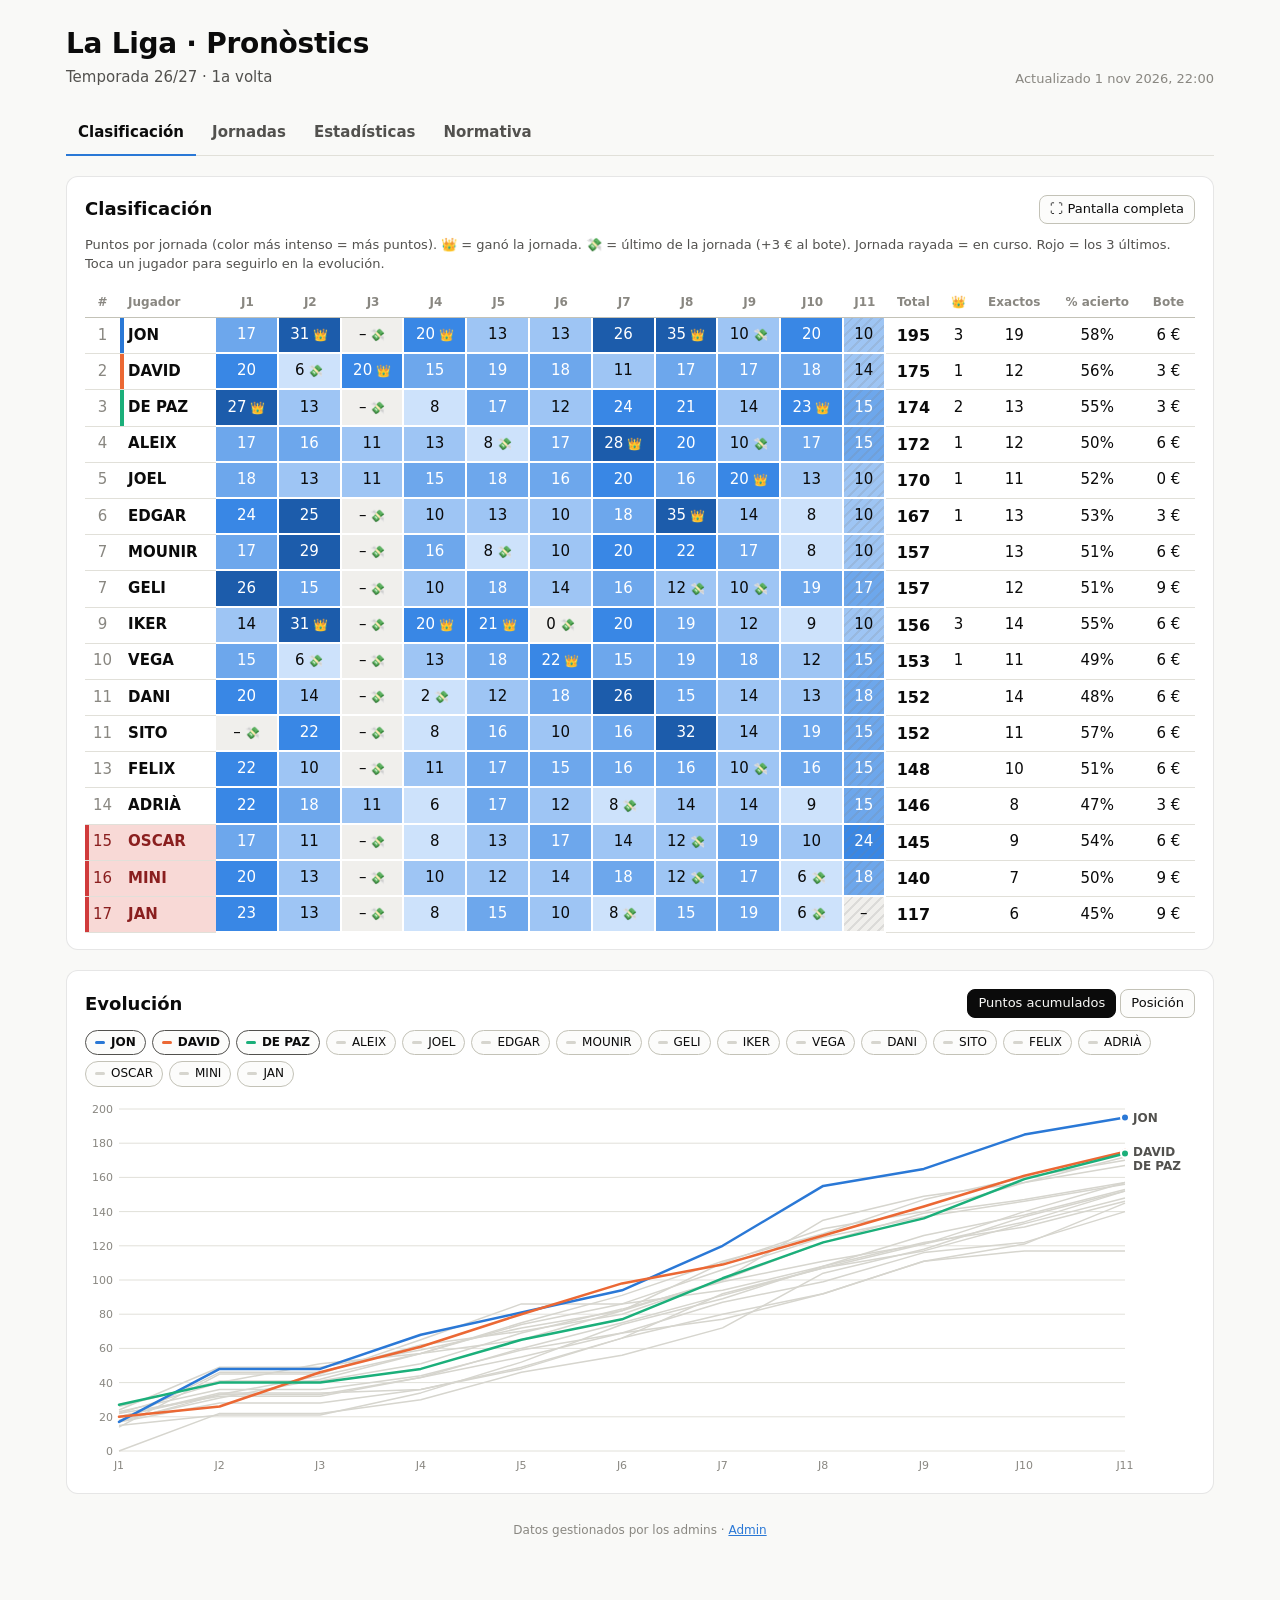
==== commit 12c57345: "Quitar pop-up de inicio; resultado ATH 2-1 RSO (J11) Co-Authored-By: Claude Opus 5.5 <noreply@anthro" ====
--- a/index.html
+++ b/index.html
@@ -206,23 +206,6 @@
 
   <footer>Datos gestionados por los admins · <a href="admin.html">Admin</a></footer>
 </div>
-<div class="popup" id="popup" role="dialog" aria-modal="true" aria-label="Aviso">
-  <div class="popup-box">
-    <button class="popup-x" type="button" aria-label="Cerrar">✕</button>
-    <img id="popupImg" src="" alt="">
-  </div>
-</div>
-<script>
-(function () {
-  const p = document.getElementById("popup");
-  const IMGS = ["img/popup.jpg", "img/popup2.jpg", "img/popup3.jpg", "img/popup4.jpg", "img/popup5.jpg", "img/popup6.jpg", "img/popup7.jpg", "img/popup8.jpg", "img/popup9.jpg", "img/popup10.jpg", "img/popup11.jpg", "img/popup12.jpg", "img/popup13.jpg"];
-  document.getElementById("popupImg").src = IMGS[Math.floor(Math.random() * IMGS.length)] + "?v=6";
-  const close = () => { p.hidden = true; document.body.classList.remove("has-popup"); };
-  document.body.classList.add("has-popup");
-  p.addEventListener("click", (e) => { if (e.target === p || e.target.closest(".popup-x")) close(); });
-  document.addEventListener("keydown", (e) => { if (e.key === "Escape" && !p.hidden) close(); });
-})();
-</script>
 <script src="js/core.js?v=2"></script>
 <script src="js/dashboard.js?v=3"></script>
 </body>
--- a/css/style.css
+++ b/css/style.css
@@ -222,13 +222,3 @@
 .pill.exact { background: var(--exact-bg); color: var(--exact-ink); }
 .pill.sign { background: var(--sign-bg); color: var(--sign-ink); }
 .pill.miss { background: var(--miss-bg); color: var(--miss-ink); }
-
-/* Pop-up de bienvenida */
-.popup { position: fixed; inset: 0; z-index: 200; display: flex; align-items: center; justify-content: center;
-  background: rgba(0, 0, 0, 0.7); padding: 16px; }
-.popup[hidden] { display: none; }
-.popup-box { position: relative; max-width: min(420px, 100%); }
-.popup-box img { display: block; width: 100%; height: auto; max-height: calc(100vh - 32px); object-fit: contain; border-radius: 12px; }
-.popup-x { position: absolute; top: 8px; right: 8px; width: 36px; height: 36px; border-radius: 50%; border: 0;
-  background: rgba(0, 0, 0, 0.65); color: #fff; font-size: 18px; cursor: pointer; }
-body.has-popup { overflow: hidden; }
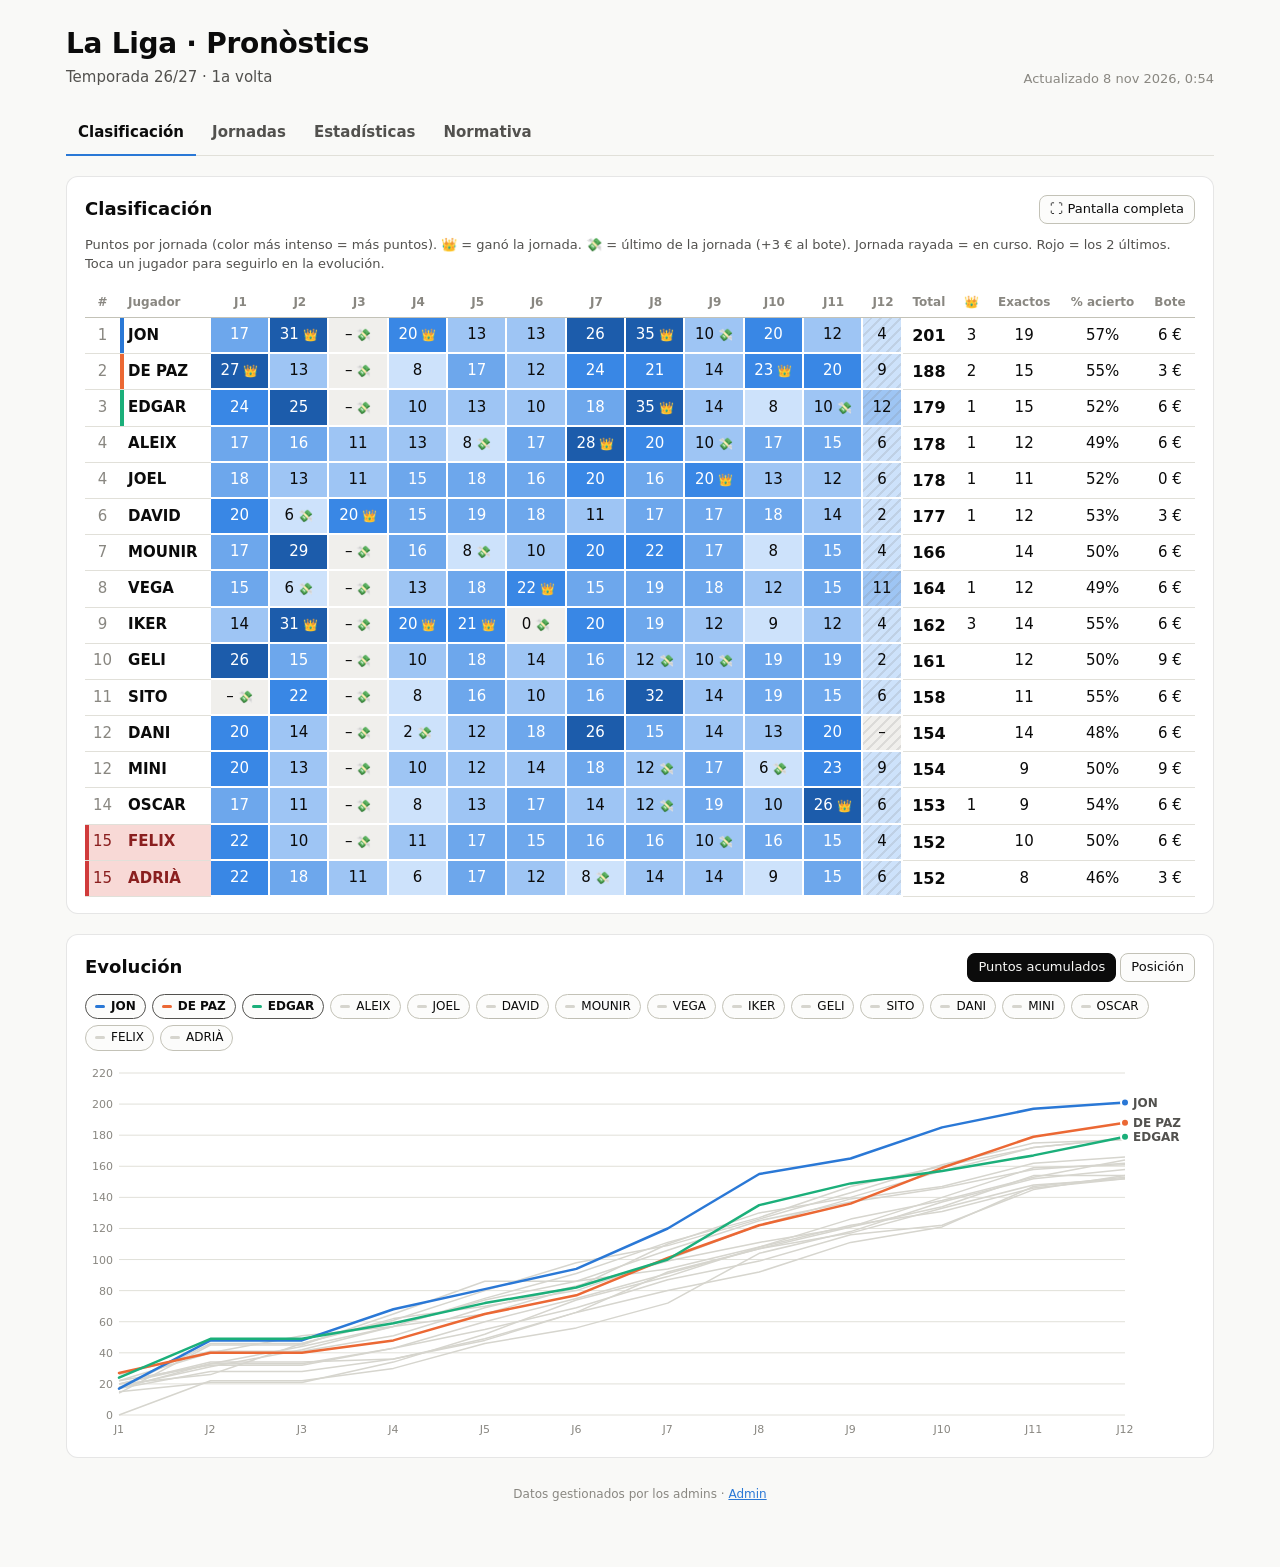
==== commit e10fc770: "Quitar a JAN y nueva normativa: solo pagan los 2 últimos Co-Authored-By: Claude Opus 5.5 <noreply@an" ====
--- a/index.html
+++ b/index.html
@@ -30,7 +30,7 @@
       <h2>Clasificación</h2>
       <button class="fs-btn" type="button" aria-pressed="false" title="Pantalla completa">⛶ Pantalla completa</button>
     </div>
-    <p class="hint">Puntos por jornada (color más intenso = más puntos). 👑 = ganó la jornada. 💸 = último de la jornada (+3 € al bote). Jornada rayada = en curso. Rojo = los 3 últimos. Toca un jugador para seguirlo en la evolución.</p>
+    <p class="hint">Puntos por jornada (color más intenso = más puntos). 👑 = ganó la jornada. 💸 = último de la jornada (+3 € al bote). Jornada rayada = en curso. Rojo = los 2 últimos. Toca un jugador para seguirlo en la evolución.</p>
     <div class="scroll-x"><table id="tabla"></table></div>
   </section>
 
@@ -111,9 +111,8 @@
     <section class="card prize-box penalty">
       <h2>💸 Càstigs finals</h2>
       <ol class="podium">
-        <li><span class="medal">17è</span><span class="who">Últim classificat</span><b>20 €</b></li>
-        <li><span class="medal">16è</span><span class="who">Penúltim classificat</span><b>15 €</b></li>
-        <li><span class="medal">15è</span><span class="who">Antepenúltim classificat</span><b>10 €</b></li>
+        <li><span class="medal">16è</span><span class="who">Últim classificat</span><b>15 €</b></li>
+        <li><span class="medal">15è</span><span class="who">Penúltim classificat</span><b>10 €</b></li>
       </ol>
       <h3>Càstig per jornada</h3>
       <ul class="plain">
@@ -131,7 +130,7 @@
 
     <h3>2. Participants</h3>
     <ul>
-      <li>Som <b>17 jugadors</b>.</li>
+      <li>Som <b>16 jugadors</b>.</li>
       <li>Tothom participa de manera voluntària.</li>
       <li>Per entrar al joc, cada jugador ha de pagar 10 € a l'inici a David Maestre (organitzador).</li>
       <li>El fet de participar implica acceptar totes aquestes normes.</li>
@@ -183,7 +182,7 @@
 
     <h3>7. Càstigs</h3>
     <h4>7.1 Càstigs finals</h4>
-    <p>Els tres últims de la classificació general hauran de pagar: 17è classificat <b>20 €</b> · 16è classificat <b>15 €</b> · 15è classificat <b>10 €</b>.</p>
+    <p>Els dos últims de la classificació general hauran de pagar: 16è classificat <b>15 €</b> · 15è classificat <b>10 €</b>.</p>
     <h4>7.2 Càstig per jornada</h4>
     <ul><li>El jugador que quedi últim en una jornada pagarà 3 €.</li></ul>
 
--- a/css/style.css
+++ b/css/style.css
@@ -181,7 +181,7 @@
 .tabs a[aria-selected="true"] { color: var(--ink); border-bottom-color: var(--accent); }
 .tabpanel[hidden] { display: none; }
 
-/* Zona roja: los 3 últimos (mismo estilo de barra lateral que los destacados) */
+/* Zona roja: los 2 últimos (mismo estilo de barra lateral que los destacados) */
 tr.bottom td.pos, tr.bottom td.name { background: var(--miss-bg); color: var(--miss-ink); }
 tr.bottom td.pos { box-shadow: inset 4px 0 0 var(--miss); }
 tr.bottom.sel td.name { box-shadow: inset 4px 0 0 var(--selc, var(--accent)); }
